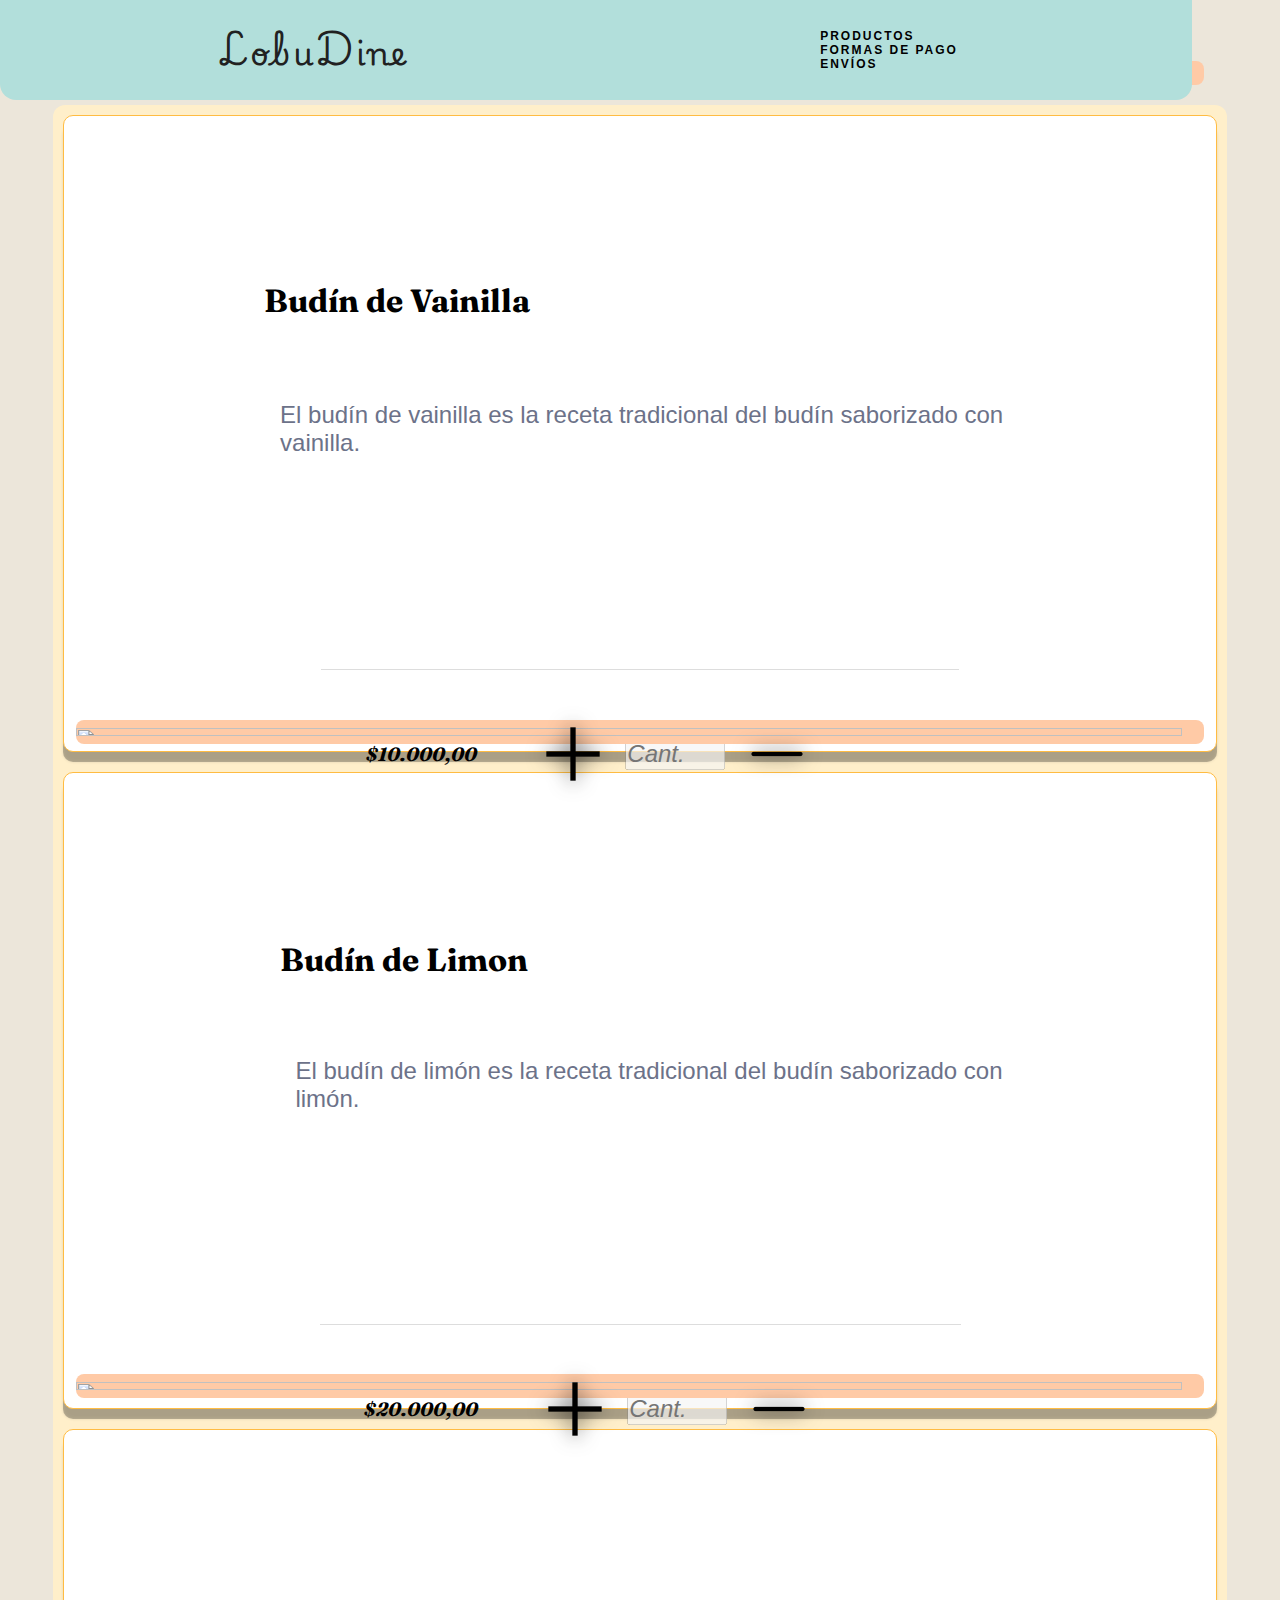
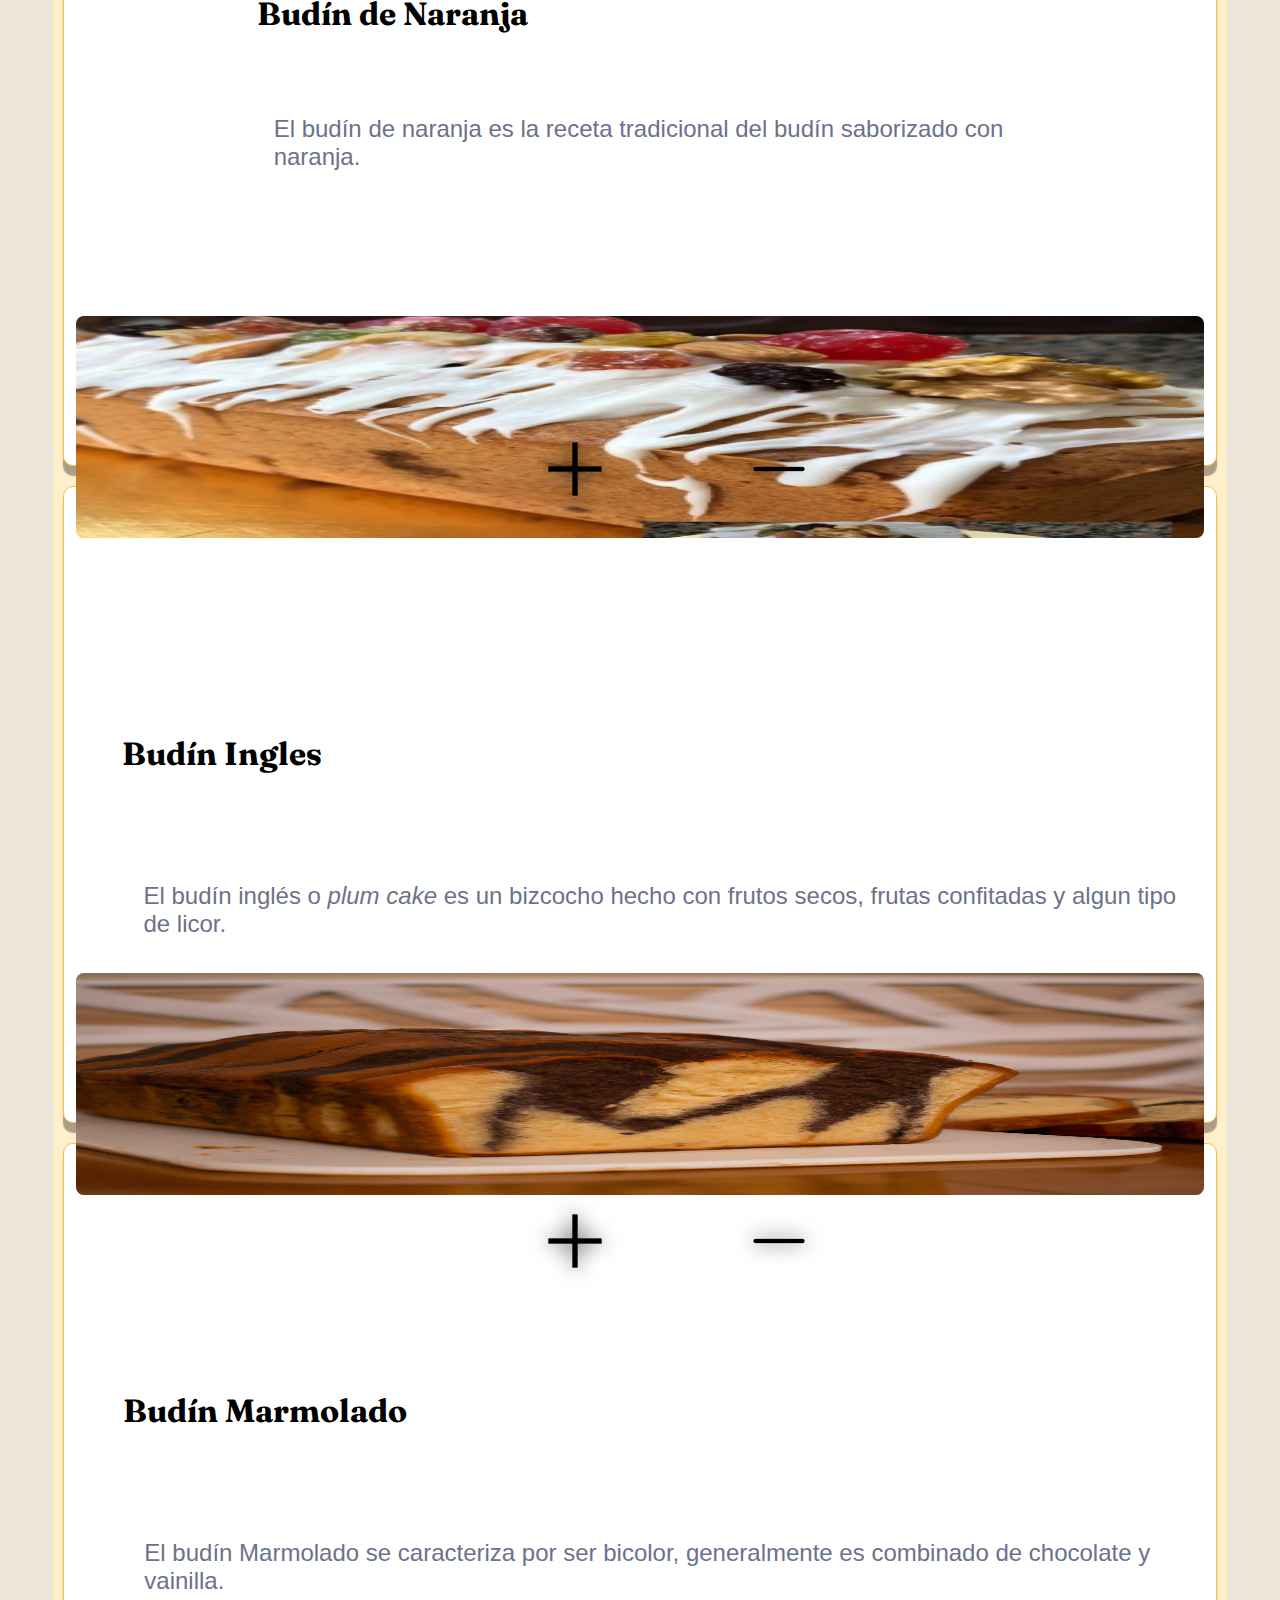
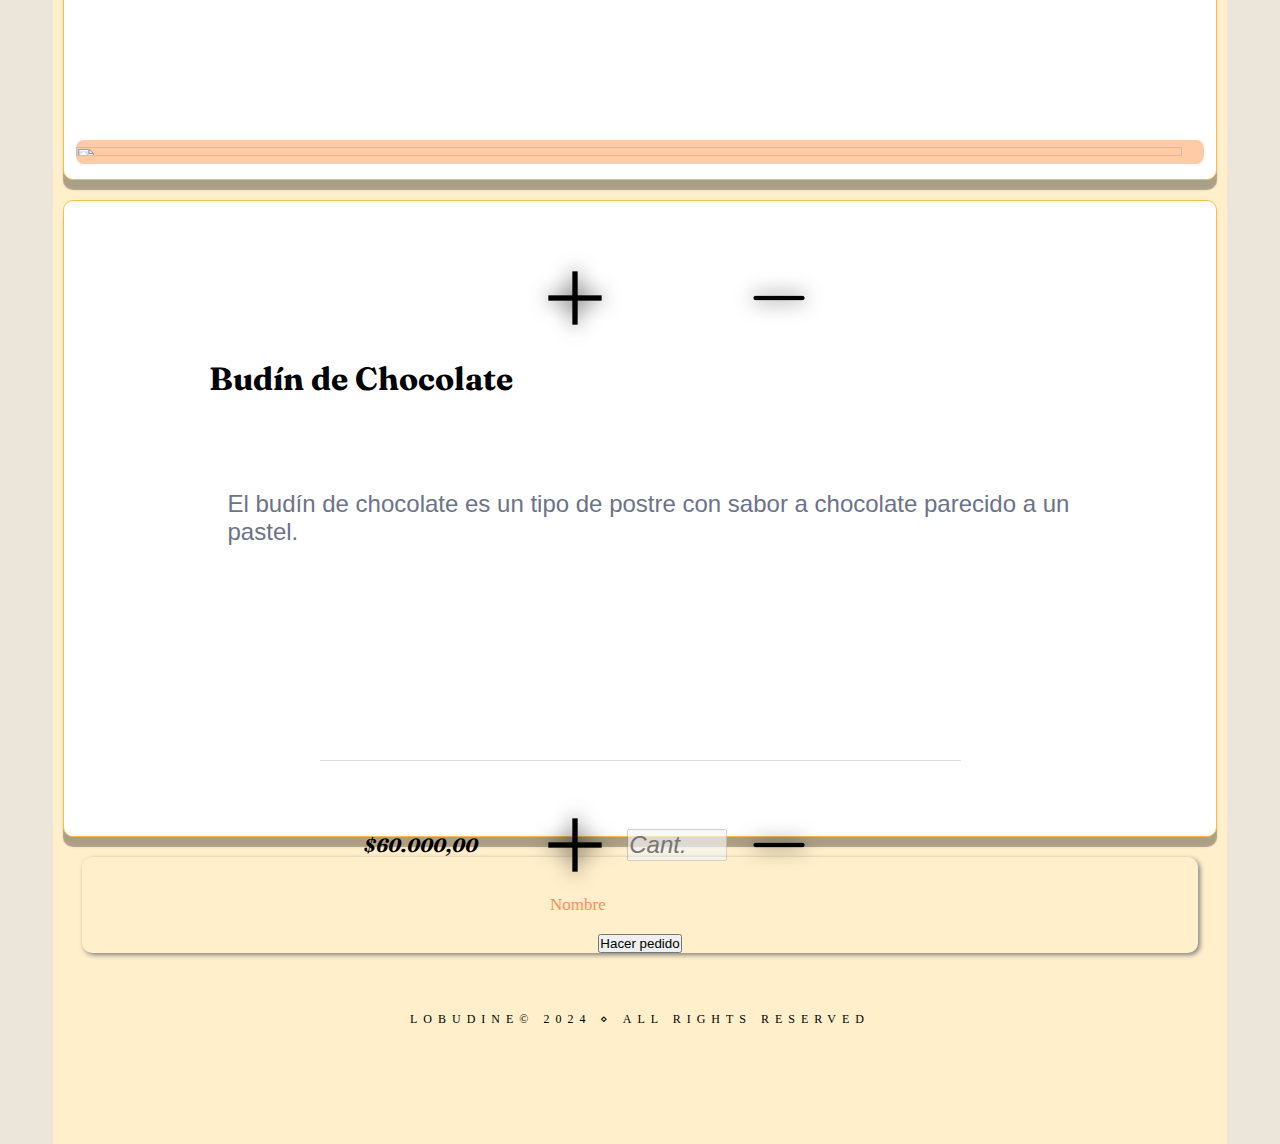
==== pedidos.html @ 98e7d67a "Separar objeto y agregar función enviar WhatsApp" ====
<!DOCTYPE html>
<html lang="en">
  <head>
    <meta charset="UTF-8" />
    <meta
      name="viewport"
      content="width=device-width, initial-scale=1.0, user-scalable=no"
    />
    <link rel="preconnect" href="https://fonts.gstatic.com" crossorigin />
    <link
      href="https://fonts.googleapis.com/css2?family=Montserrat:wght@500&display=swap"
      rel="stylesheet"
    />
    <link rel="preconnect" href="https://fonts.googleapis.com" />
    <link rel="preconnect" href="https://fonts.gstatic.com" crossorigin />
    <link
      href="https://fonts.googleapis.com/css2?family=Montserrat:wght@700&display=swap"
      rel="stylesheet"
    />
    <link rel="preconnect" href="https://fonts.googleapis.com" />
    <link rel="preconnect" href="https://fonts.gstatic.com" crossorigin />
    <link
      href="https://fonts.googleapis.com/css2?family=Fraunces:opsz,wght@9..144,700&display=swap"
      rel="stylesheet"
    />

    <link rel="preconnect" href="https://fonts.googleapis.com" />
    <link rel="preconnect" href="https://fonts.gstatic.com" crossorigin />
    <link
      href="https://fonts.googleapis.com/css2?family=Playwrite+AR:wght@100..400&display=swap"
      rel="stylesheet"
    />

    <link rel="stylesheet" href="style.css" />

    <title>Pedidos</title>
  </head>
  <body>
    <header>
      <a href="#" class="logo">LobuDine</a>
      <nav>
        <ul>
          <li><a href="#p1">Productos</a></li>
          <li><a href="#p2">Formas de pago</a></li>
          <li><a href="#p3">Envíos</a></li>
        </ul>
      </nav>
    </header>
    <!----------------------------->
    <div id="contenedor" class="contenedor">
      <!-------- Prod 1 -------->
      <div class="tarjeta">
        <!-- Img -->
        <img
          src="https://www.paulinacocina.net/wp-content/uploads/2022/03/receta-de-budin-de-vainilla.jpg"
          alt=""
          class="card-img"
        />
        <!-- text -->
        <div class="productInfo">
          <h2>Budín de <span class="title"></span></h2>
          <p class="description"></p>
        </div>
        <!-- footer -->
        <div class="buttonFooter">
          <div class="price"><p></p></div>
          <button class="boton plus" id="p1"></button>
          <input type="text" class="display" placeholder="Cant." disabled />
          <button class="boton del" id="-"></button>
        </div>
      </div>
      <!-------- /Prod 1 -------->

      <!-------- Prod 2 -------->
      <div class="tarjeta">
        <!-- Img -->
        <img
          src="https://media.a24.com/p/fd5dcf61c5cb0ad7a0eecdff6e4ff459/adjuntos/296/imagenes/009/148/0009148166/1200x675/smart/receta-budin-limon-aceite-rapido-y-super-economico.png"
          alt=""
          class="card-img"
        />
        <!-- text -->
        <div class="productInfo">
          <h2>Budín de <span class="title"></span></h2>
          <p class="description"></p>
        </div>
        <!-- footer -->
        <div class="buttonFooter">
          <div class="price"><p>$10.000,00</p></div>
          <button class="boton plus" id="p2"></button>
          <input type="text" class="display" placeholder="Cant." disabled />
          <button class="boton del" id="-"></button>
        </div>
      </div>
      <!-------- /Prod 2 -------->

      <!-------- Prod 3 -------->
      <div class="tarjeta">
        <!-- Img -->
        <img
          src="https://saborargento.com.ar/wp-content/uploads/2023/05/Receta-de-Budin-de-Naranja-en-Licuadora.jpg"
          alt=""
          class="card-img"
        />
        <!-- text -->
        <div class="productInfo">
          <h2>Budín de <span class="title"></span></h2>
          <p class="description"></p>
        </div>
        <!-- footer -->
        <div class="buttonFooter">
          <div class="price"><p>$10.000,00</p></div>
          <button class="boton plus" id="p3"></button>
          <input type="text" class="display" placeholder="Cant." disabled />
          <button class="boton del" id="-"></button>
        </div>
      </div>
      <!-------- /Prod 3 -------->

      <!-------- Prod 4 -------->
      <div class="tarjeta">
        <!-- Img -->
        <img src="src/puddin.png" alt="" class="card-img" />
        <!-- text -->
        <div class="productInfo">
          <h2>Budín <span class="title"></span></h2>
          <p class="description"></p>
        </div>
        <!-- footer -->
        <div class="buttonFooter">
          <div class="price"><p>$10.000,00</p></div>
          <button class="boton plus" id="p4"></button>
          <input type="text" class="display" placeholder="Cant." disabled />
          <button class="boton del" id="-"></button>
        </div>
      </div>
      <!-------- /Prod 4 -------->

      <!-------- Prod 5 -------->
      <div class="tarjeta">
        <!-- Img -->
        <img src="src/marmoladoIA.jpeg" alt="" class="card-img" />
        <!-- text -->
        <div class="productInfo">
          <h2>Budín <span class="title"></span></h2>
          <p class="description"></p>
        </div>
        <!-- footer -->
        <div class="buttonFooter">
          <div class="price"><p>$10.000,00</p></div>
          <button class="boton plus" id="p5"></button>
          <input type="text" class="display" placeholder="Cant." disabled />
          <button class="boton del" id="-"></button>
        </div>
      </div>
      <!-------- /Prod 5 -------->

      <!-------- Prod 6 -------->
      <div class="tarjeta">
        <!-- Img -->
        <img
          src="https://www.johaprato.com/files/budin_chocolate_glasa_naranja.png"
          alt=""
          class="card-img"
        />
        <!-- text -->
        <div class="productInfo">
          <h2>Budín de <span class="title"></span></h2>
          <p class="description"></p>
        </div>
        <!-- footer -->
        <div class="buttonFooter">
          <div class="price"><p>$10.000,00</p></div>
          <button class="boton plus" id="p6"></button>
          <input type="text" class="display" placeholder="Cant." disabled />
          <button class="boton del" id="-"></button>
        </div>
      </div>
      <!-------- /Prod 6 -------->

      <!-------- Pedido -------->
      <div id="pedido" class="container">
        <br />

        <div class="form__group field">
          <input
            type="text"
            required
            placeholder="Name"
            id="name"
            class="form__field"
          />
          <label class="form__label" for="name">Nombre</label>
        </div>

        <!-- <button id="mostrarPedido" type="submit">Mostrar pedido</button>
        <br />
        <span id="pedidoFinalizado"></span>
        <br /> -->

        <button class="btnPedidos" id="hacerPedido">Hacer pedido</button>
      </div>
      <!-------- /Pedido -------->
      <footer>LobuDine&copy; 2024 &diam; ALL RIGHTS RESERVED</footer>
    </div>
    <script type="module" src="app.js"></script>
  </body>
</html>
---- style.css ----
:root {
  --bgcBody: #ece6da;
  --othBgc: #ffefca;
  --bgcTarjeta: hsl(0, 0%, 100%);
  --colorP: hsl(228, 12%, 48%);
}
* {
  margin: 0px;
  padding: 0px;
}
body {
  display: flex;
  background-color: var(--bgcBody);
  justify-content: center;
}
/* ---------Header--------- */
header {
  background-color: #b2dfdb;
  position: fixed;
  top: 0;
  left: 0;
  width: 90vw;
  height: 40px;
  display: flex;
  justify-content: space-around;
  transition: 0.7s;
  padding: 30px 20px;
  z-index: 10;
  border-radius: 0px 0px 16px 16px; /*UL UR DR DL*/
  display: flex;
  flex-direction: row;
  align-content: center;
  align-items: center;
  font-family: "Fraunces", serif;
}
header .logo {
  position: relative;
  font-size: 2em;
  letter-spacing: 2px;
  transition: 1.5s;
  color: #212121;
  text-decoration: none;

  font-family: "Playwrite AR", cursive;
  font-optical-sizing: auto;
  font-weight: weight;
  font-style: normal;
}
header.abajo {
  background-color: #b2dfdbb9;
  padding: 15px 20px;
  padding: 15px;
  height: 20px;
  width: 93vw;
}
nav {
  display: flex;
  justify-content: center;
  align-items: center;
}
header ul {
  position: relative;
  display: flex;
  flex-direction: column;
  list-style: none;
  text-transform: uppercase;
}
header ul li a {
  position: relative;
  font-family: Arial, Helvetica, sans-serif;
  margin: 0 15px;
  color: #000;
  letter-spacing: 2px;
  font-weight: 600;
  transition: 0.7s;
  text-decoration: none;
  font-size: 12px;
  display: flex;
}
/* ---------Header--------- */
.contenedor {
  background-color: var(--othBgc);
  display: flex;
  flex-direction: column;
  align-items: center;
  border-radius: 12px 12px 0px 0px;
  margin-top: 105px;
}
.tarjeta {
  font-family: "Fraunces", serif;
  border: solid 0.5px #ffbc42;
  box-shadow: 0 0.625rem 0.1875rem rgba(0, 0, 0, 0.12),
    0 0.625rem 0.125px rgba(0, 0, 0, 0.24);
  border-radius: 10px;
  width: 90vw;
  height: 635px;
  margin: 10px;
  background-color: var(--bgcTarjeta);
  display: flex;
  flex-direction: column;
  align-items: center;
  justify-content: center;
}
/* ---------Imagen--------- */
.card-img {
  background-color: #ffcaa6;
  height: 35%;
  width: 98%;
  border-radius: 0.5rem;
  transition: 0.3s ease;
  top: 0;
}
.card-img:hover {
  transform: translateY(-25%);
  box-shadow: rgba(226, 196, 63, 0.25) 0rem 0.8125rem 2.9375rem -0.3125rem,
    rgba(180, 71, 71, 0.3) 0px 0.5rem 1rem -0.5rem;
}
/* ---------Imagen--------- */
/* ---------Texto--------- */
.productInfo {
  display: flex;
  flex-direction: column;
  font-weight: 100;
  font-size: 24px;
  height: max-content;
  margin-top: 17%;
  margin-left: 5%;
}
.productInfo h2 {
  font-size: 2rem;
  margin-bottom: 8%;
}
.productInfo p {
  font-family: "Monserrat", sans-serif;
  color: var(--colorP);
  padding: 2%;
}
/* ---------Texto--------- */
/* ---------Contador--------- */
.price {
  font-size: 1.2rem;
  margin-left: 7%;
  margin-right: 7%;
  font-style: oblique;
  font-weight: bold;
}
.buttonFooter {
  display: flex;
  align-items: center;
  justify-content: left;
  margin-top: 17%;
  padding-top: 2rem;
  border-top: 0.0625rem solid #ddd;
}
.boton {
  display: flex;
  border-radius: 50%;
  margin: 20px;
  background-repeat: no-repeat;
  background-position: center;
  border: none;
  background-color: transparent;
}
.plus {
  width: 5vw;
  height: 5vw;
  background-image: url("src/icons8-más-64.png");
  filter: drop-shadow(0 0 10px rgba(0, 0, 0, 0.8));
}
.del {
  width: 5vw;
  height: 5vw;
  background-image: url("src/icons8-borrar-para-siempre-64.png");
  filter: drop-shadow(0 0 10px rgba(0, 0, 0, 0.8));
}
.display {
  font-size: 24px;
  font-style: italic;
  width: 15%;
}
/* ---------Contador--------- */

/* ---------Pedido--------- */
#pedido {
  width: 95%;
  box-shadow: gray 2px 2px 5px;
  margin-top: 10px;
  border-radius: 10px;
  display: flex;
  justify-content: center;
  align-items: center;
  flex-direction: column;
}
#name {
  border-radius: 12px;
  border: none;
  margin-bottom: 10px;
  padding-left: 7px;
  padding-top: 2px;
}
.form__group {
  position: relative;
  padding: 20px 0 0;
  margin-top: 10px;
  width: 100%;
  max-width: 180px;
  /*  border: solid 1px black; */
  margin: 0 auto;
}
.form__field {
  font-family: inherit;
  width: 100%;
  border: none;
  border-bottom: 2px solid #9b9b9b;
  outline: 0;
  font-size: 17px;
  color: #7fd1ae;
  padding: 7px 0;
  background: transparent;
  transition: border-color 0.2s;
}
.form__field::placeholder {
  color: transparent;
}
.form__field:placeholder-shown ~ .form__label {
  font-size: 17px;
  cursor: text;
  top: 20px;
}
.form__label {
  position: absolute;
  top: 0;
  display: block;
  transition: 0.2s;
  font-size: 17px;
  color: #fe8d59;
  pointer-events: none;
}
.form__field:focus {
  padding-bottom: 6px;
  font-weight: 700;
  border-width: 3px;
  border-image: linear-gradient(to right, #116399, #38caef);
  border-image-slice: 1;
}
.form__field:focus ~ .form__label {
  position: absolute;
  top: 0;
  display: block;
  transition: 0.2s;
  font-size: 17px;
  color: #38caef;
  font-weight: 700;
}
/* reset input */
.form__field:required,
.form__field:invalid {
  box-shadow: none;
}
/* /Placeholder name */

/* ---------/Pedido--------- */

/* ---------Footer--------- */
footer {
  text-transform: uppercase;
  text-align: center;
  font-size: 12px;
  margin-bottom: 10%;
  margin-top: 5%;
  letter-spacing: 6px;
}
/* ---------Footer--------- */
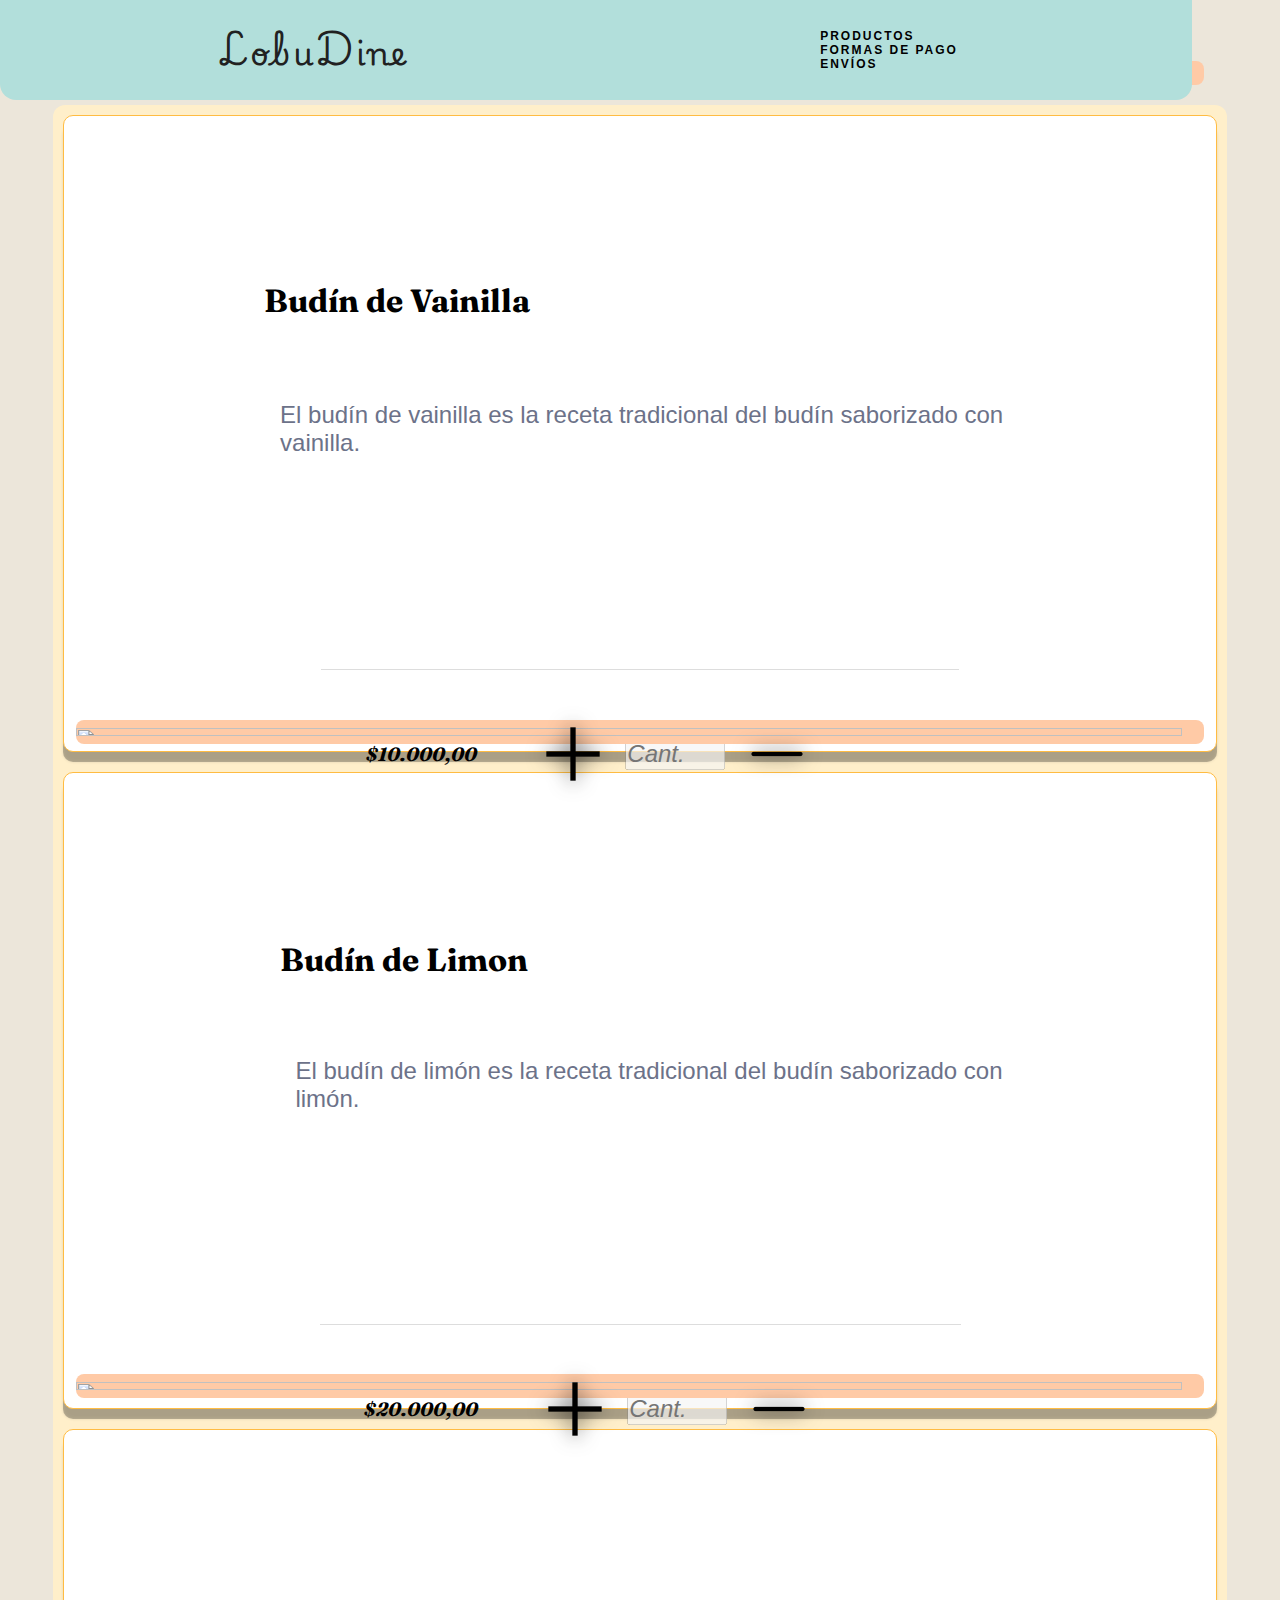
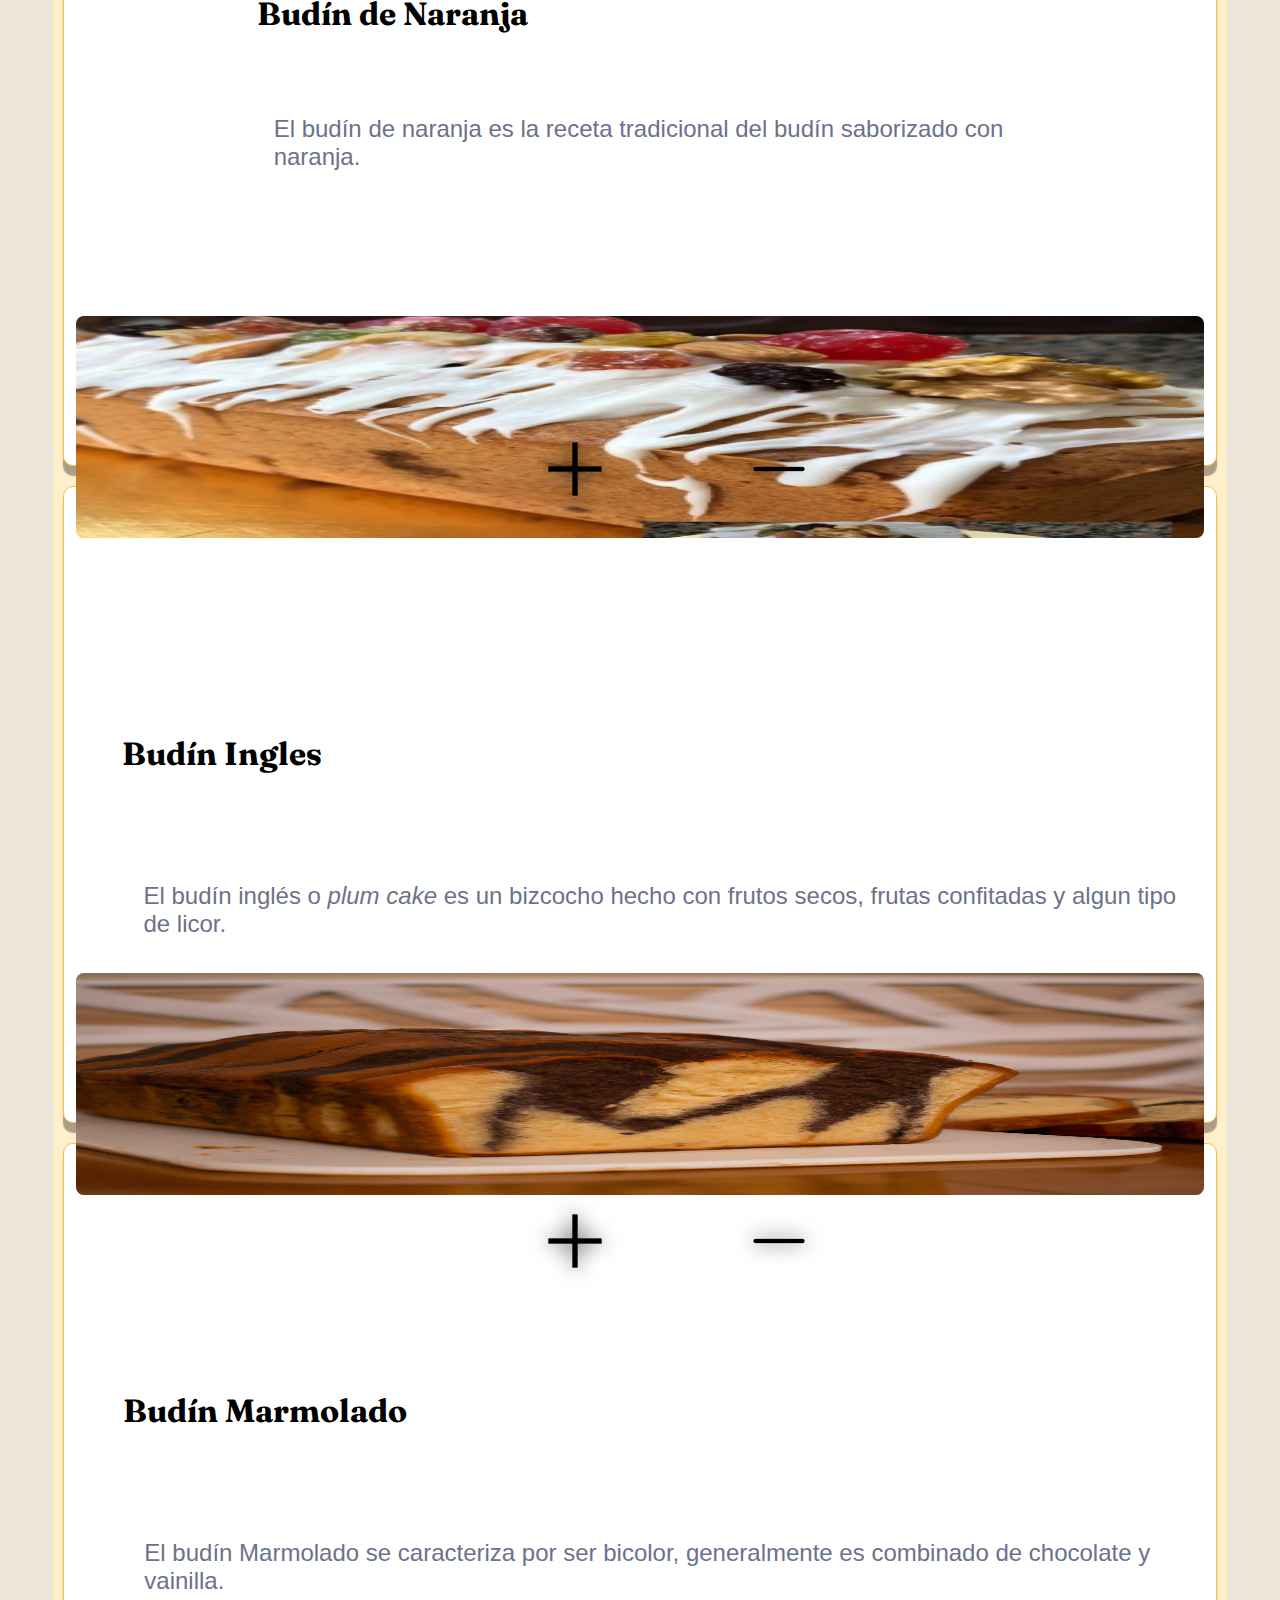
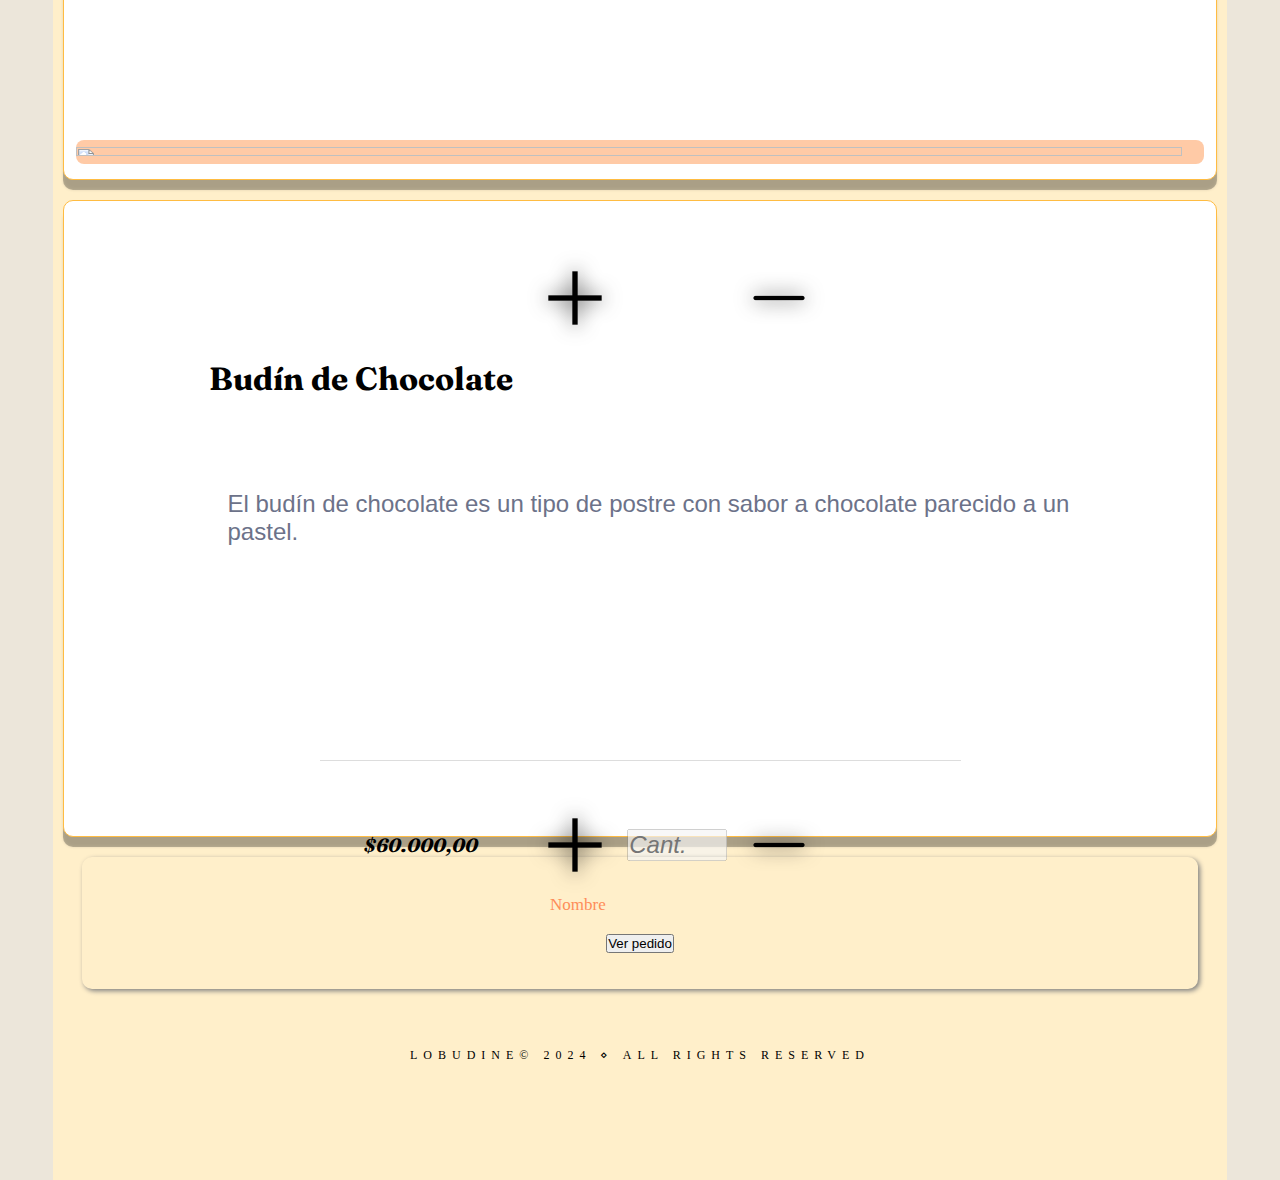
==== commit 887e4fe0: "Funcionalidades del pedido(Muestra + envio)" ====
--- a/pedidos.html
+++ b/pedidos.html
@@ -192,13 +192,14 @@
           />
           <label class="form__label" for="name">Nombre</label>
         </div>
-
-        <!-- <button id="mostrarPedido" type="submit">Mostrar pedido</button>
+        <button class="btnPedidos" id="verPedido">Ver pedido</button>
+
         <br />
         <span id="pedidoFinalizado"></span>
-        <br /> -->
-
-        <button class="btnPedidos" id="hacerPedido">Hacer pedido</button>
+        <br />
+        <button id="enviarPedido" type="submit" style="display: none">
+          Enviar pedido
+        </button>
       </div>
       <!-------- /Pedido -------->
       <footer>LobuDine&copy; 2024 &diam; ALL RIGHTS RESERVED</footer>
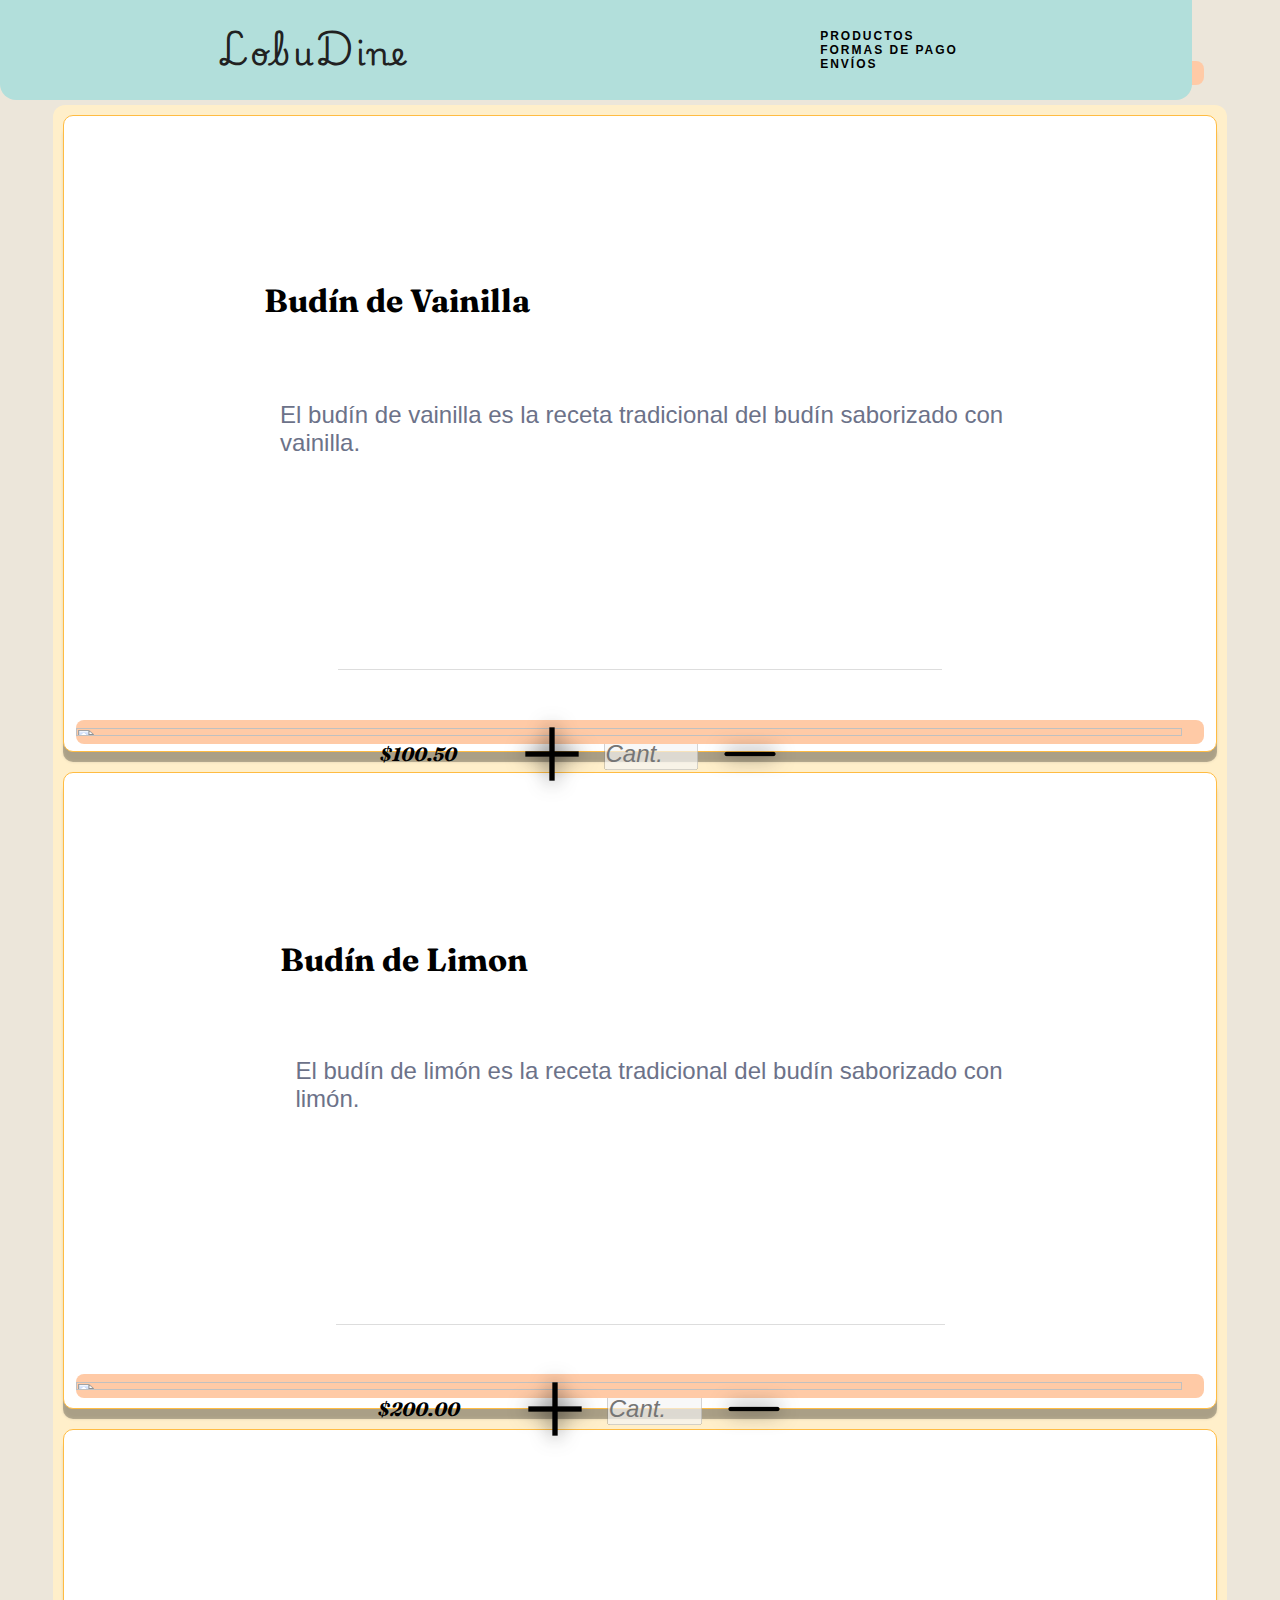
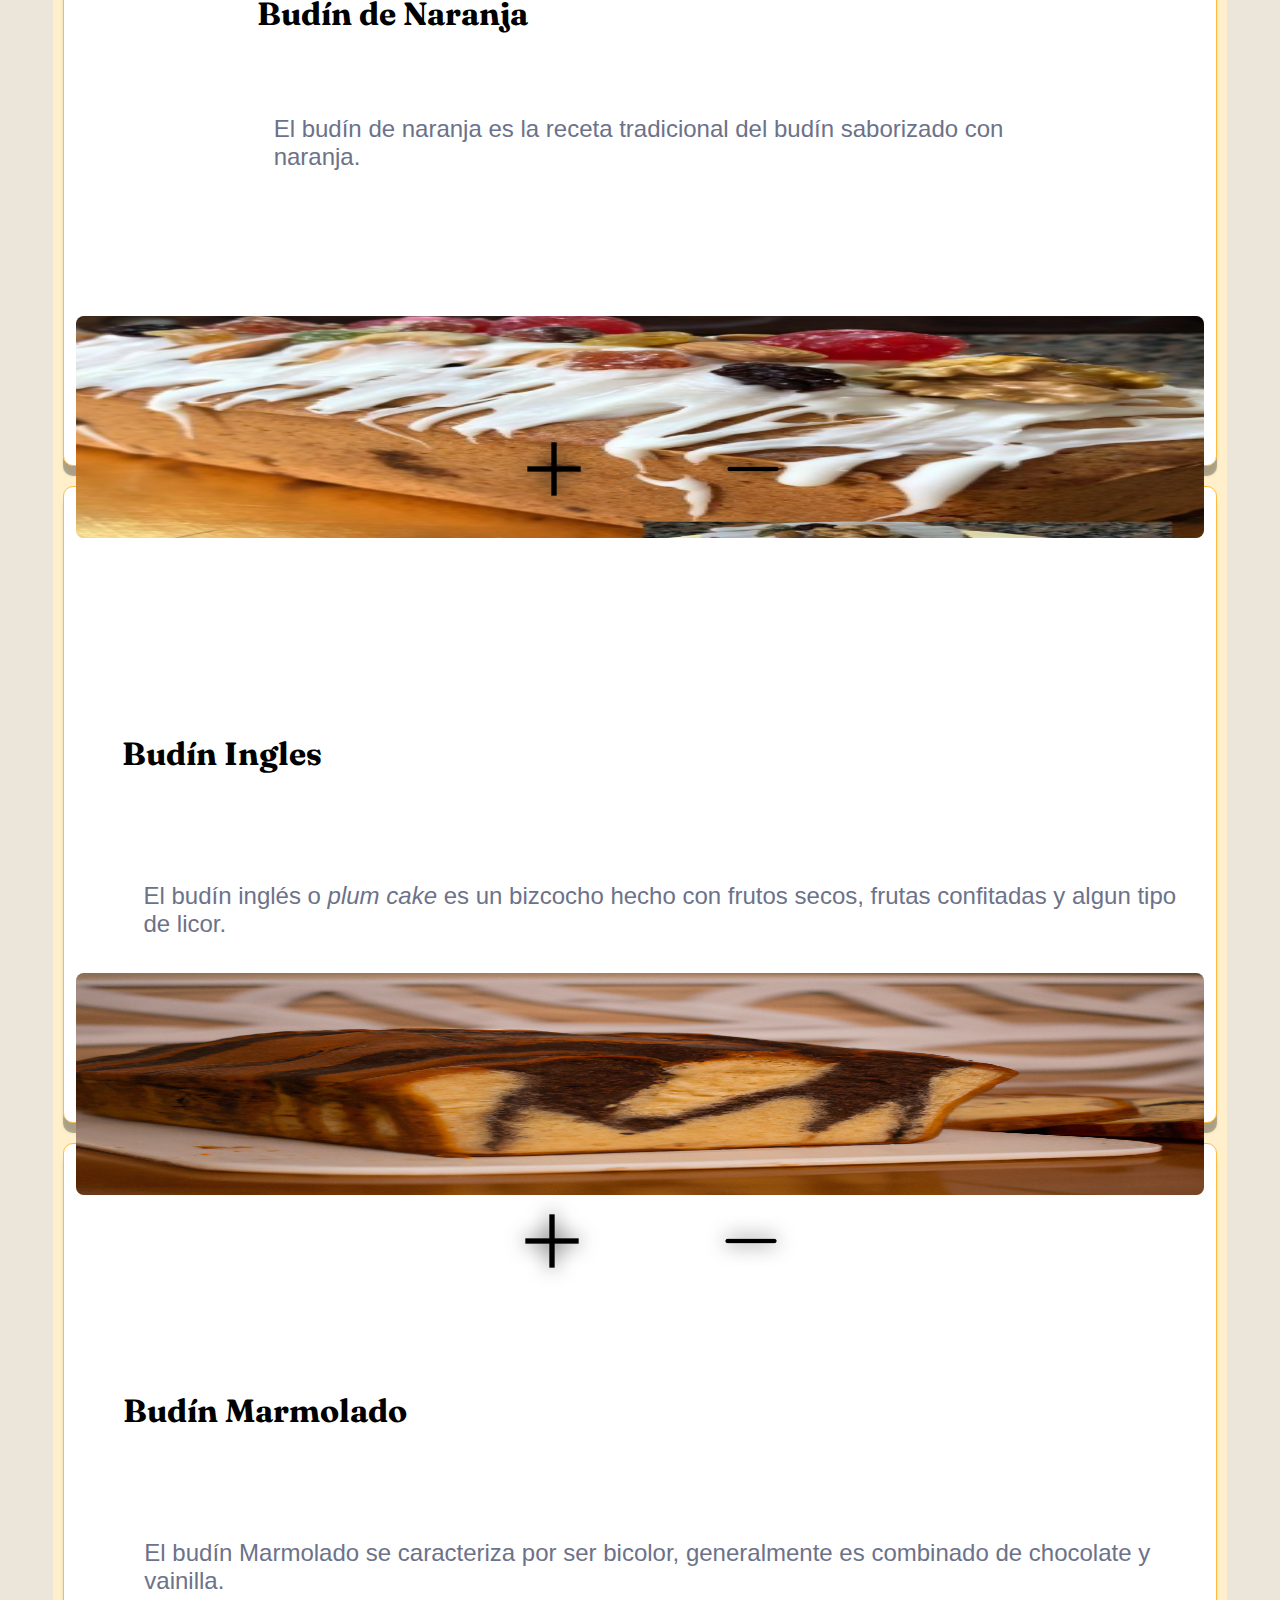
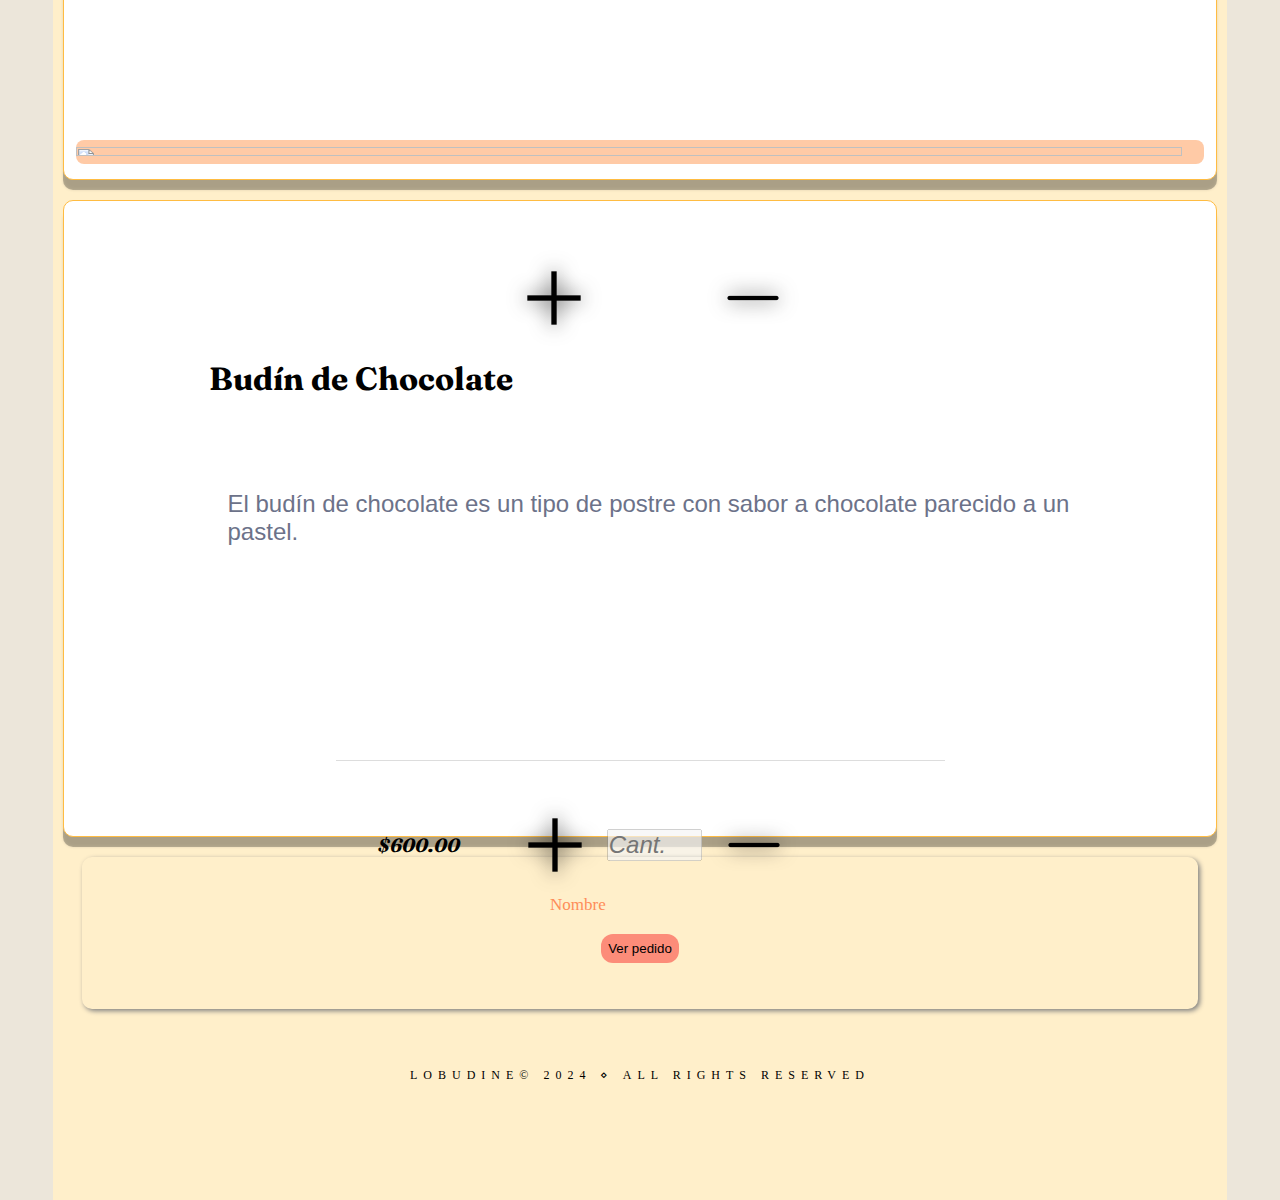
==== commit 13b004bb: "Total en pantalla + total en mensaje" ====
--- a/pedidos.html
+++ b/pedidos.html
@@ -197,7 +197,12 @@
         <br />
         <span id="pedidoFinalizado"></span>
         <br />
-        <button id="enviarPedido" type="submit" style="display: none">
+        <button
+          class="btnPedidos"
+          id="enviarPedido"
+          type="submit"
+          style="display: none"
+        >
           Enviar pedido
         </button>
       </div>
--- a/style.css
+++ b/style.css
@@ -259,6 +259,14 @@
 }
 /* /Placeholder name */
 
+.btnPedidos {
+  background-color: #fc8c79;
+  border-radius: 12px;
+  border: none;
+  margin-bottom: 10px;
+  padding: 7px;
+}
+
 /* ---------/Pedido--------- */
 
 /* ---------Footer--------- */
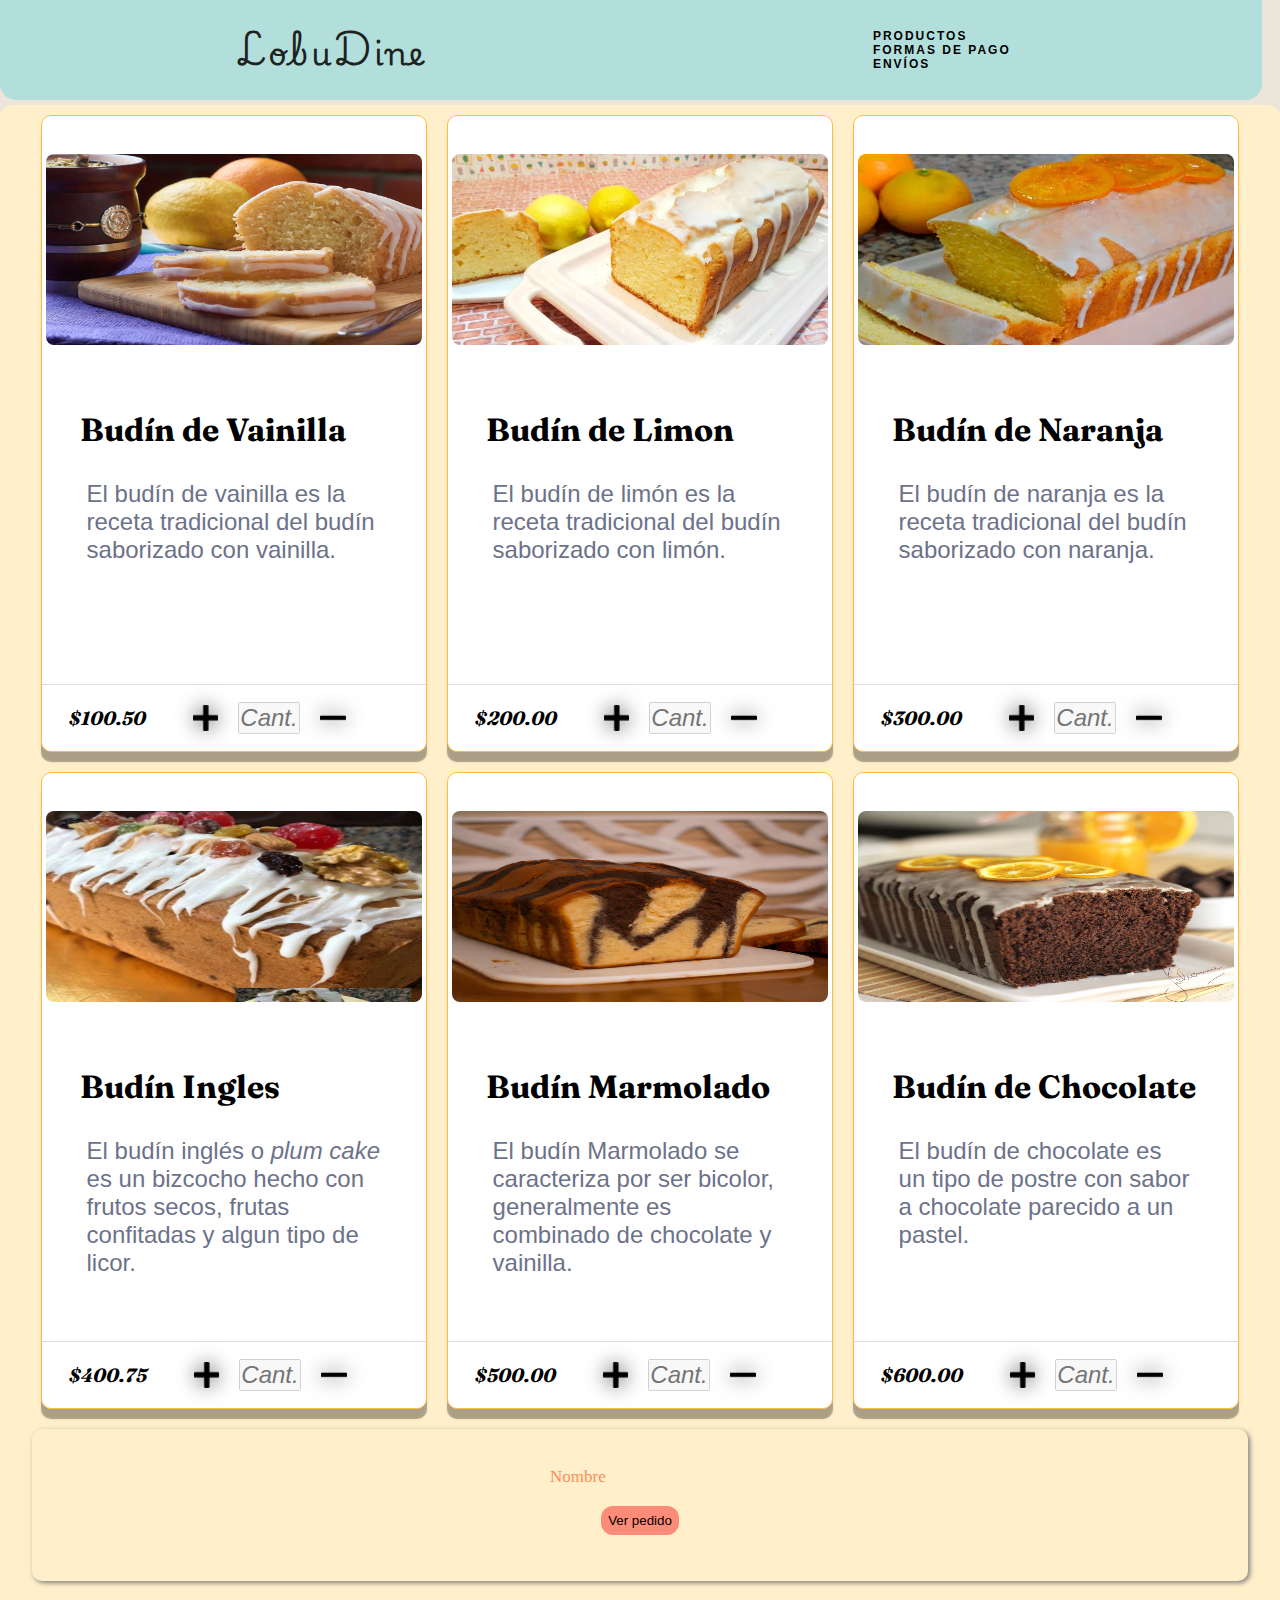
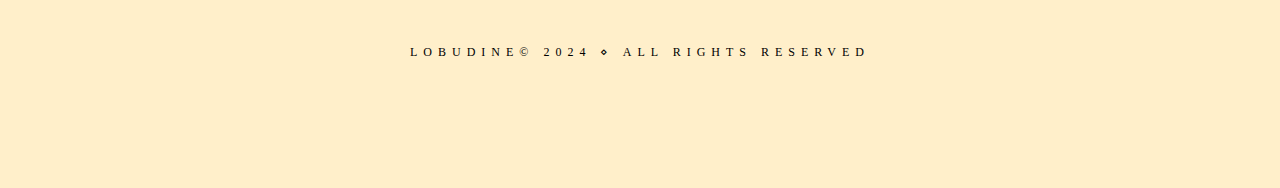
==== commit 078a8ef3: "Versión escritorio" ====
--- a/pedidos.html
+++ b/pedidos.html
@@ -51,11 +51,9 @@
       <!-------- Prod 1 -------->
       <div class="tarjeta">
         <!-- Img -->
-        <img
-          src="https://www.paulinacocina.net/wp-content/uploads/2022/03/receta-de-budin-de-vainilla.jpg"
-          alt=""
-          class="card-img"
-        />
+        <div class="imgContainer">
+          <img src="./src/budinVainilla.png" alt="" class="card-img" />
+        </div>
         <!-- text -->
         <div class="productInfo">
           <h2>Budín de <span class="title"></span></h2>
@@ -74,11 +72,9 @@
       <!-------- Prod 2 -------->
       <div class="tarjeta">
         <!-- Img -->
-        <img
-          src="https://media.a24.com/p/fd5dcf61c5cb0ad7a0eecdff6e4ff459/adjuntos/296/imagenes/009/148/0009148166/1200x675/smart/receta-budin-limon-aceite-rapido-y-super-economico.png"
-          alt=""
-          class="card-img"
-        />
+        <div class="imgContainer">
+          <img src="./src/budinLimon.png" alt="" class="card-img" />
+        </div>
         <!-- text -->
         <div class="productInfo">
           <h2>Budín de <span class="title"></span></h2>
@@ -97,11 +93,9 @@
       <!-------- Prod 3 -------->
       <div class="tarjeta">
         <!-- Img -->
-        <img
-          src="https://saborargento.com.ar/wp-content/uploads/2023/05/Receta-de-Budin-de-Naranja-en-Licuadora.jpg"
-          alt=""
-          class="card-img"
-        />
+        <div class="imgContainer">
+          <img src="./src/budinNaranja.png" alt="" class="card-img" />
+        </div>
         <!-- text -->
         <div class="productInfo">
           <h2>Budín de <span class="title"></span></h2>
@@ -120,7 +114,9 @@
       <!-------- Prod 4 -------->
       <div class="tarjeta">
         <!-- Img -->
-        <img src="src/puddin.png" alt="" class="card-img" />
+        <div class="imgContainer">
+          <img src="./src/budinIngles.png" alt="" class="card-img" />
+        </div>
         <!-- text -->
         <div class="productInfo">
           <h2>Budín <span class="title"></span></h2>
@@ -139,7 +135,9 @@
       <!-------- Prod 5 -------->
       <div class="tarjeta">
         <!-- Img -->
-        <img src="src/marmoladoIA.jpeg" alt="" class="card-img" />
+        <div class="imgContainer">
+          <img src="./src/budinMarmolado.jpeg" alt="" class="card-img" />
+        </div>
         <!-- text -->
         <div class="productInfo">
           <h2>Budín <span class="title"></span></h2>
@@ -158,11 +156,9 @@
       <!-------- Prod 6 -------->
       <div class="tarjeta">
         <!-- Img -->
-        <img
-          src="https://www.johaprato.com/files/budin_chocolate_glasa_naranja.png"
-          alt=""
-          class="card-img"
-        />
+        <div class="imgContainer">
+          <img src="./src/budinChocolate.png" alt="" class="card-img" />
+        </div>
         <!-- text -->
         <div class="productInfo">
           <h2>Budín de <span class="title"></span></h2>
--- a/style.css
+++ b/style.css
@@ -102,9 +102,17 @@
   justify-content: center;
 }
 /* ---------Imagen--------- */
+.imgContainer {
+  display: flex;
+  justify-content: center;
+  border-radius: 10px;
+  width: 100%;
+  height: 30%;
+  margin-top: 10%;
+}
 .card-img {
   background-color: #ffcaa6;
-  height: 35%;
+  height: 100%;
   width: 98%;
   border-radius: 0.5rem;
   transition: 0.3s ease;
@@ -123,8 +131,8 @@
   font-weight: 100;
   font-size: 24px;
   height: max-content;
-  margin-top: 17%;
-  margin-left: 5%;
+  height: 50%;
+  padding: 17% 10% 5% 10%; /*U-R-D-L*/
 }
 .productInfo h2 {
   font-size: 2rem;
@@ -148,8 +156,8 @@
   display: flex;
   align-items: center;
   justify-content: left;
-  margin-top: 17%;
-  padding-top: 2rem;
+  /* margin-top: 17%; 
+  padding-top: 2rem;*/
   border-top: 0.0625rem solid #ddd;
 }
 .boton {
@@ -279,3 +287,25 @@
   letter-spacing: 6px;
 }
 /* ---------Footer--------- */
+@media (min-width: 768px) {
+  header {
+    width: 95.5vw;
+  }
+  header.abajo {
+    width: 96.2vw;
+  }
+  .contenedor {
+    flex-direction: row;
+    flex-wrap: wrap;
+    justify-content: center;
+  }
+  .tarjeta {
+    width: 30%;
+    /* margin-top: 7%; */
+  }
+  .plus,
+  .del {
+    width: 2vw;
+    height: 2vw;
+  }
+}
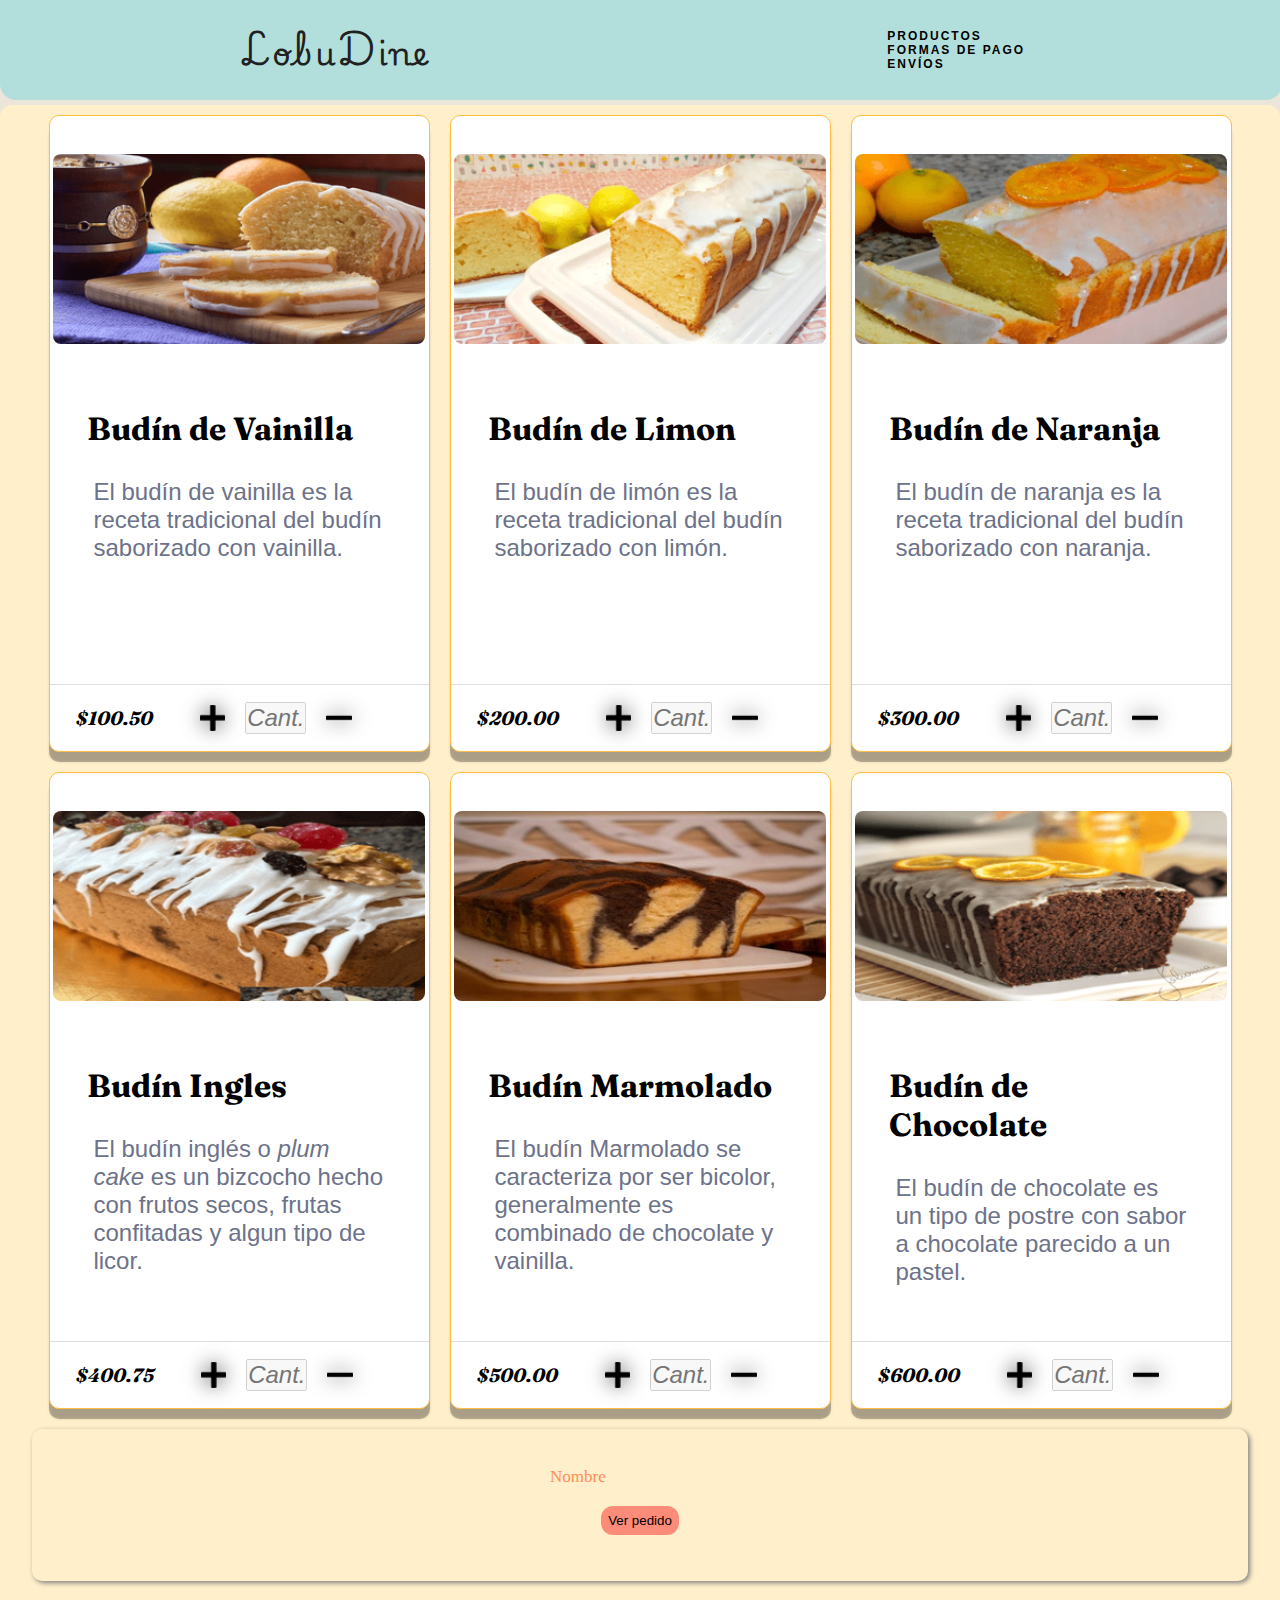
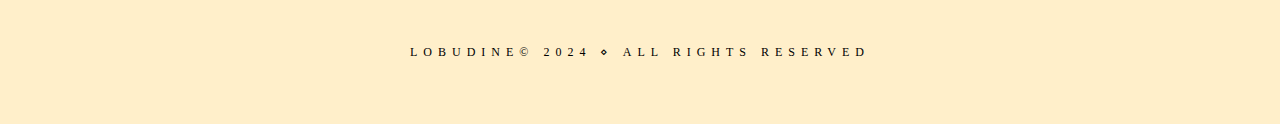
==== commit 56690fbb: "Ya no se que más poner" ====
--- a/pedidos.html
+++ b/pedidos.html
@@ -2,10 +2,7 @@
 <html lang="en">
   <head>
     <meta charset="UTF-8" />
-    <meta
-      name="viewport"
-      content="width=device-width, initial-scale=1.0, user-scalable=no"
-    />
+    <meta name="viewport" content="width=device-width, initial-scale=1.0 />
     <link rel="preconnect" href="https://fonts.gstatic.com" crossorigin />
     <link
       href="https://fonts.googleapis.com/css2?family=Montserrat:wght@500&display=swap"
--- a/style.css
+++ b/style.css
@@ -282,17 +282,17 @@
   text-transform: uppercase;
   text-align: center;
   font-size: 12px;
-  margin-bottom: 10%;
+  margin-bottom: 5%;
   margin-top: 5%;
   letter-spacing: 6px;
 }
 /* ---------Footer--------- */
 @media (min-width: 768px) {
   header {
-    width: 95.5vw;
+    width: 97vw;
   }
   header.abajo {
-    width: 96.2vw;
+    width: 97.5vw;
   }
   .contenedor {
     flex-direction: row;
@@ -301,11 +301,15 @@
   }
   .tarjeta {
     width: 30%;
-    /* margin-top: 7%; */
+    max-width: 378px;
+    min-width: 379px;
   }
   .plus,
   .del {
     width: 2vw;
     height: 2vw;
   }
-}
+  footer {
+    margin-bottom: 5%;
+  }
+}
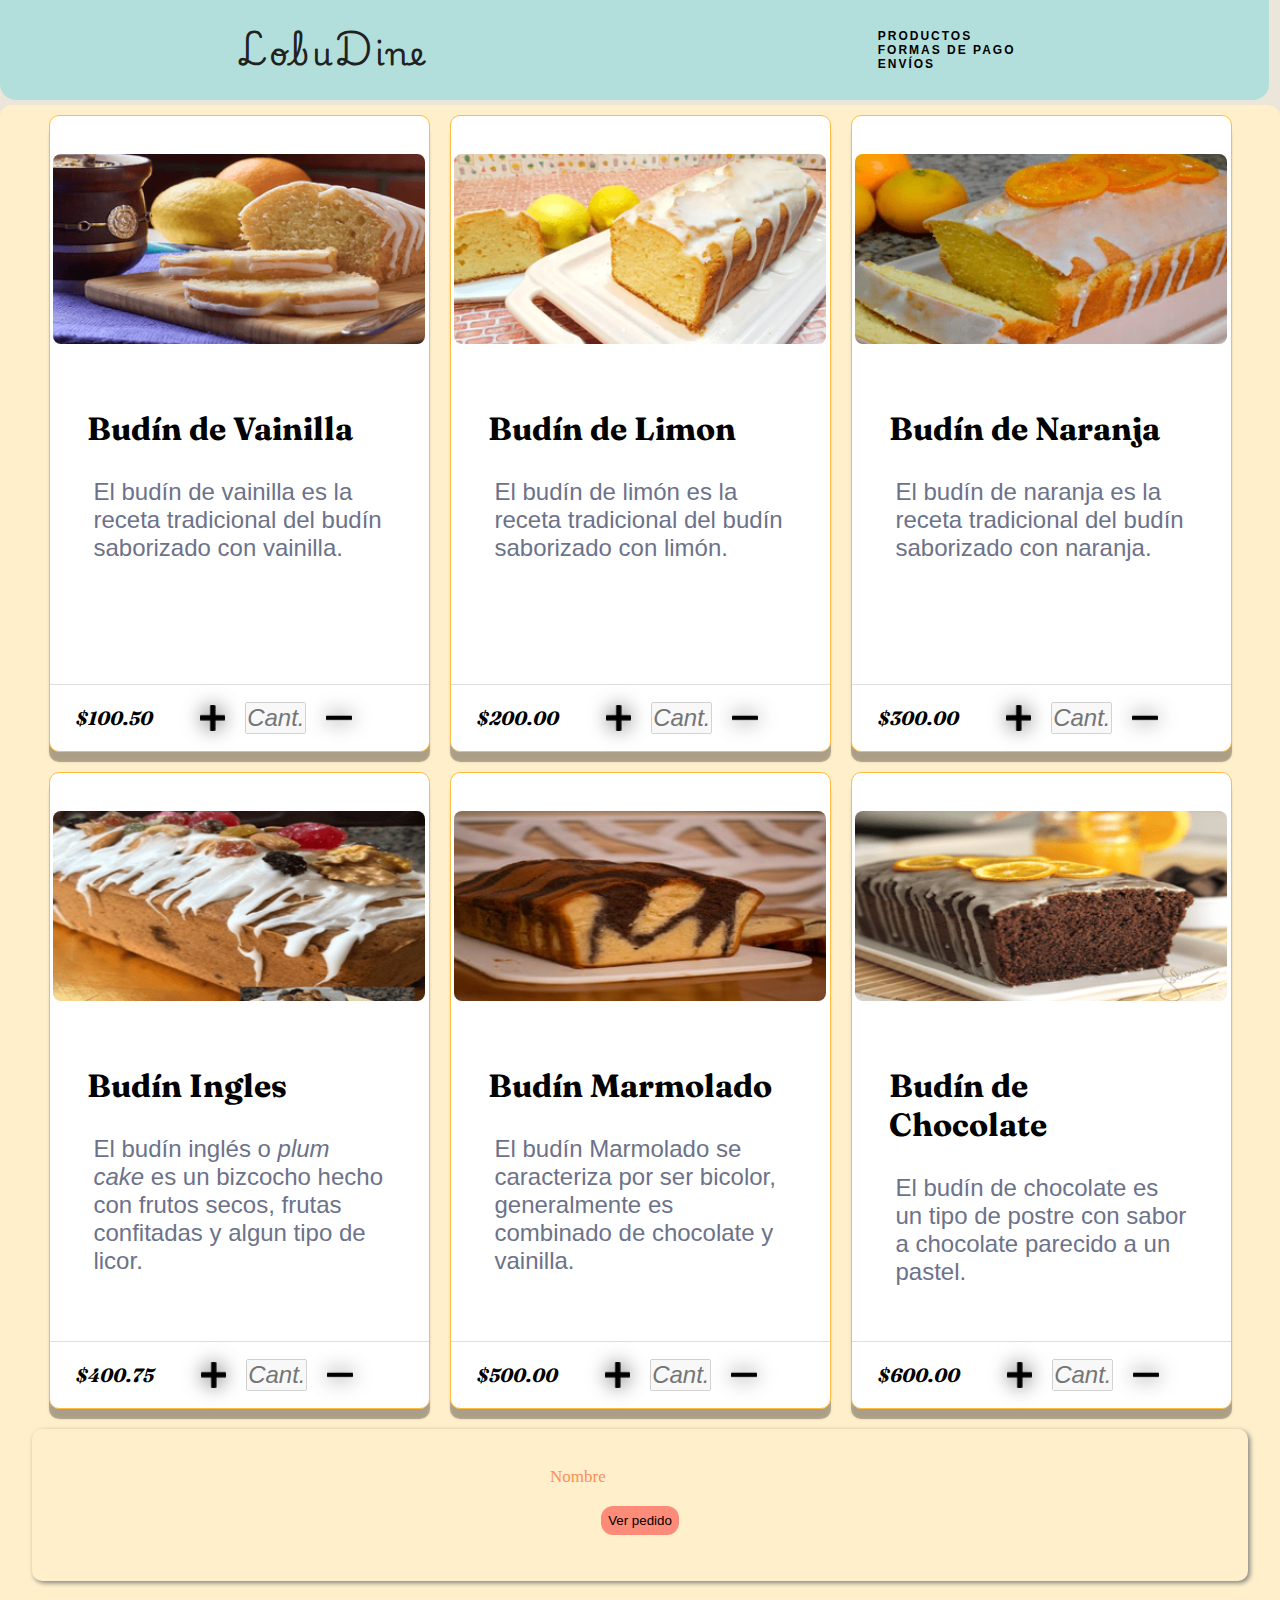
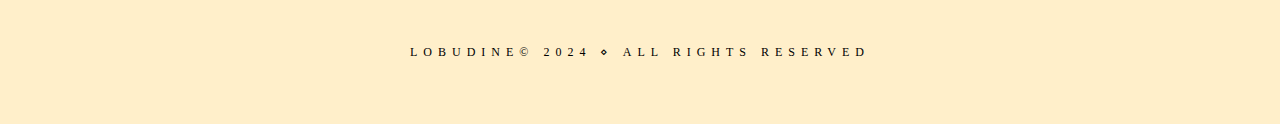
==== commit c0e8adf7: "MainFold estilado" ====
--- a/pedidos.html
+++ b/pedidos.html
@@ -1,5 +1,5 @@
 <!DOCTYPE html>
-<html lang="en">
+<html lang="es">
   <head>
     <meta charset="UTF-8" />
     <meta name="viewport" content="width=device-width, initial-scale=1.0 />
@@ -34,7 +34,7 @@
   </head>
   <body>
     <header>
-      <a href="#" class="logo">LobuDine</a>
+      <a href="./index.html" class="logo">LobuDine</a>
       <nav>
         <ul>
           <li><a href="#p1">Productos</a></li>
--- a/style.css
+++ b/style.css
@@ -40,7 +40,6 @@
   transition: 1.5s;
   color: #212121;
   text-decoration: none;
-
   font-family: "Playwrite AR", cursive;
   font-optical-sizing: auto;
   font-weight: weight;
@@ -287,12 +286,53 @@
   letter-spacing: 6px;
 }
 /* ---------Footer--------- */
+
+/* ------------------Estilos index------------------ */
+
+#mainFold {
+  border: solid 1px red;
+  display: flex;
+  flex-direction: column;
+  justify-content: center;
+  align-items: center;
+  width: 95vw;
+}
+#mainFold h1 {
+  text-align: center;
+  padding: 10px;
+}
+#mainFold p {
+  padding: 10px;
+}
+.cta {
+  background-color: #fc8c79;
+  border: none;
+  height: 60px;
+  width: 213px;
+  border-radius: 4px;
+  margin: 70px;
+}
+.cta a {
+  text-decoration: none;
+  color: black;
+  padding: 10px;
+}
+.videoContainer {
+  border: 1px solid blue;
+  width: 94vw;
+  height: 60vw;
+  display: flex;
+  align-items: center;
+  justify-content: center;
+}
+/* ------------------Estilos index------------------ */
+
 @media (min-width: 768px) {
   header {
-    width: 97vw;
+    width: 96vw;
   }
   header.abajo {
-    width: 97.5vw;
+    width: 96.5vw;
   }
   .contenedor {
     flex-direction: row;
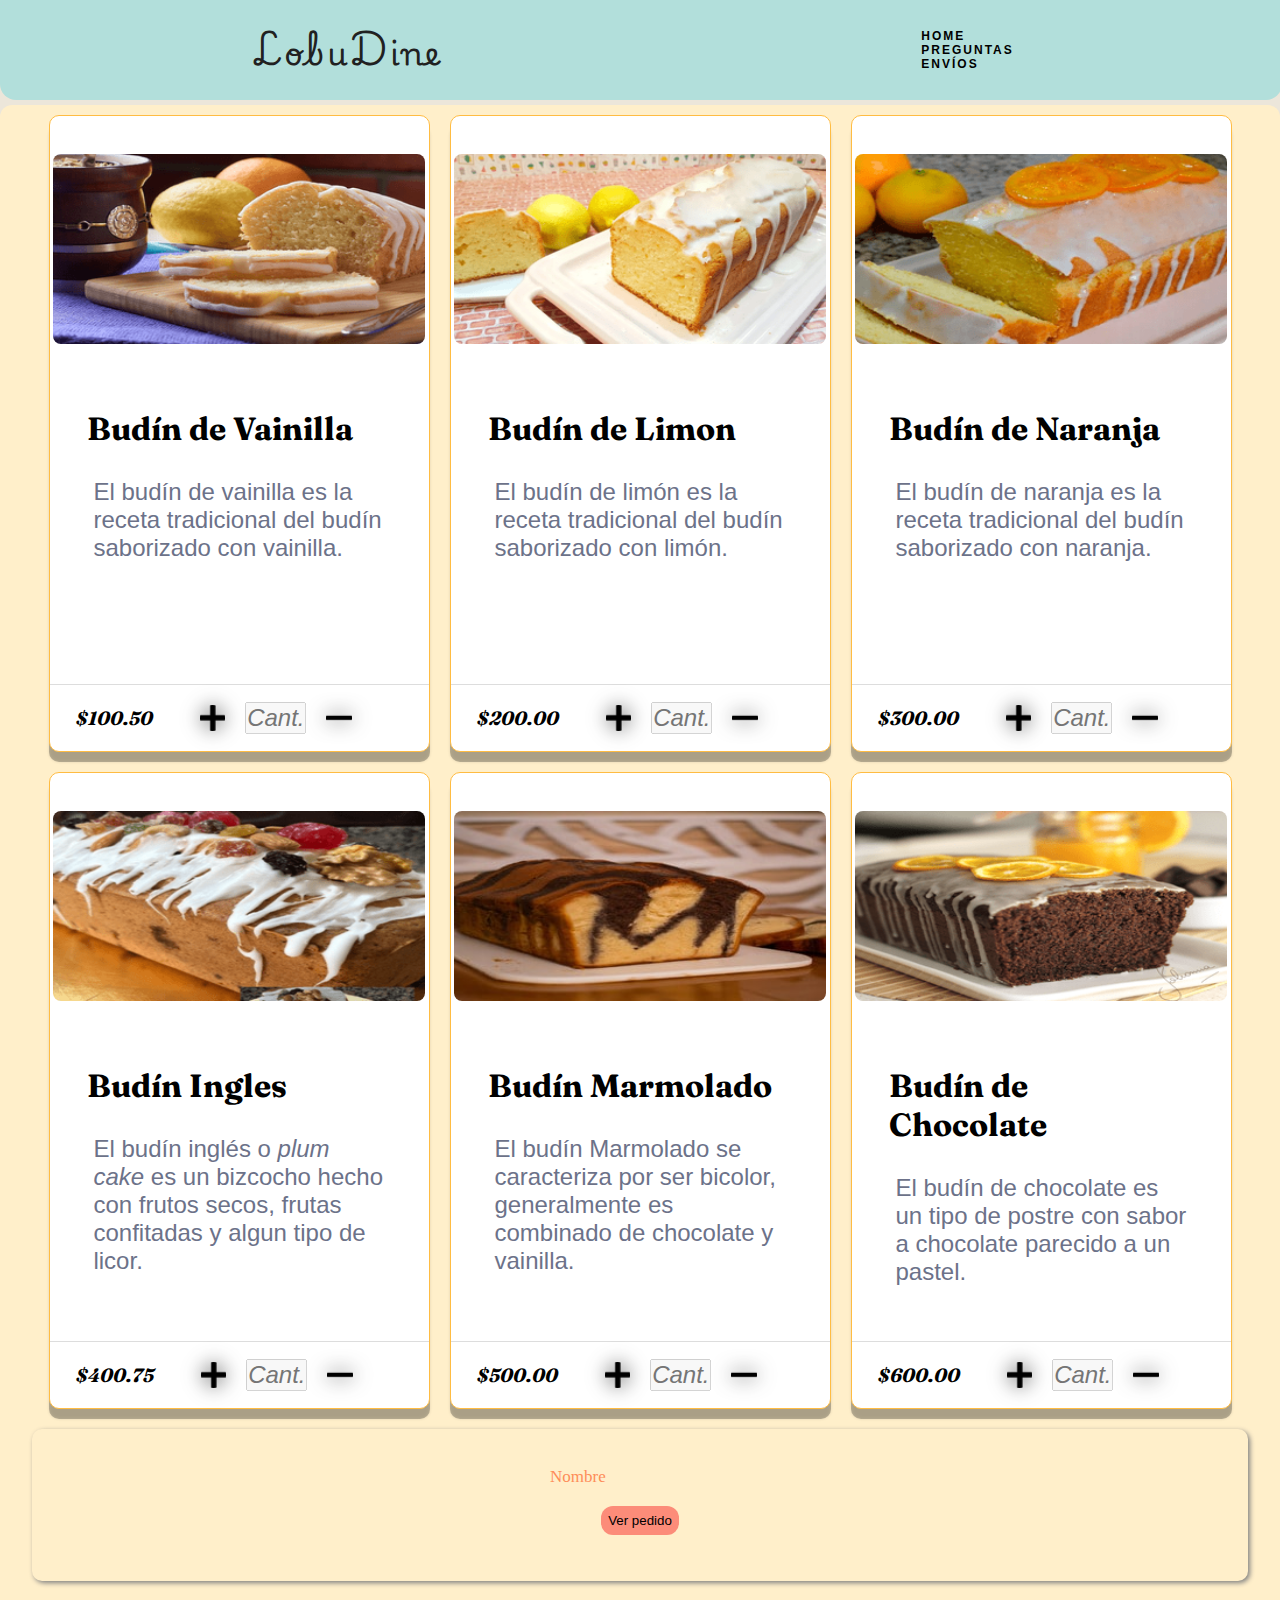
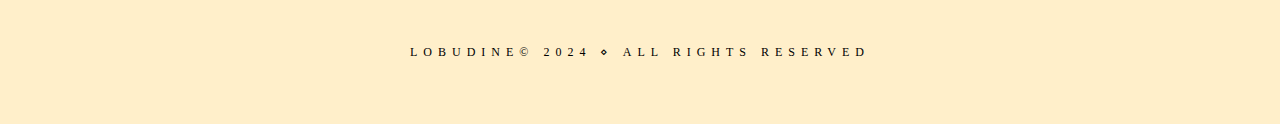
==== commit 0e252512: "Estilos arreglados/separados index y products" ====
--- a/pedidos.html
+++ b/pedidos.html
@@ -37,9 +37,9 @@
       <a href="./index.html" class="logo">LobuDine</a>
       <nav>
         <ul>
-          <li><a href="#p1">Productos</a></li>
-          <li><a href="#p2">Formas de pago</a></li>
-          <li><a href="#p3">Envíos</a></li>
+          <li><a href="./index.html">Home</a></li>
+          <li><a href="./index.html">Preguntas</a></li>
+          <li><a href="./index.html">Envíos</a></li>
         </ul>
       </nav>
     </header>
--- a/style.css
+++ b/style.css
@@ -40,6 +40,7 @@
   transition: 1.5s;
   color: #212121;
   text-decoration: none;
+
   font-family: "Playwrite AR", cursive;
   font-optical-sizing: auto;
   font-weight: weight;
@@ -286,53 +287,12 @@
   letter-spacing: 6px;
 }
 /* ---------Footer--------- */
-
-/* ------------------Estilos index------------------ */
-
-#mainFold {
-  border: solid 1px red;
-  display: flex;
-  flex-direction: column;
-  justify-content: center;
-  align-items: center;
-  width: 95vw;
-}
-#mainFold h1 {
-  text-align: center;
-  padding: 10px;
-}
-#mainFold p {
-  padding: 10px;
-}
-.cta {
-  background-color: #fc8c79;
-  border: none;
-  height: 60px;
-  width: 213px;
-  border-radius: 4px;
-  margin: 70px;
-}
-.cta a {
-  text-decoration: none;
-  color: black;
-  padding: 10px;
-}
-.videoContainer {
-  border: 1px solid blue;
-  width: 94vw;
-  height: 60vw;
-  display: flex;
-  align-items: center;
-  justify-content: center;
-}
-/* ------------------Estilos index------------------ */
-
 @media (min-width: 768px) {
   header {
-    width: 96vw;
+    width: 97vw;
   }
   header.abajo {
-    width: 96.5vw;
+    width: 97.5vw;
   }
   .contenedor {
     flex-direction: row;
